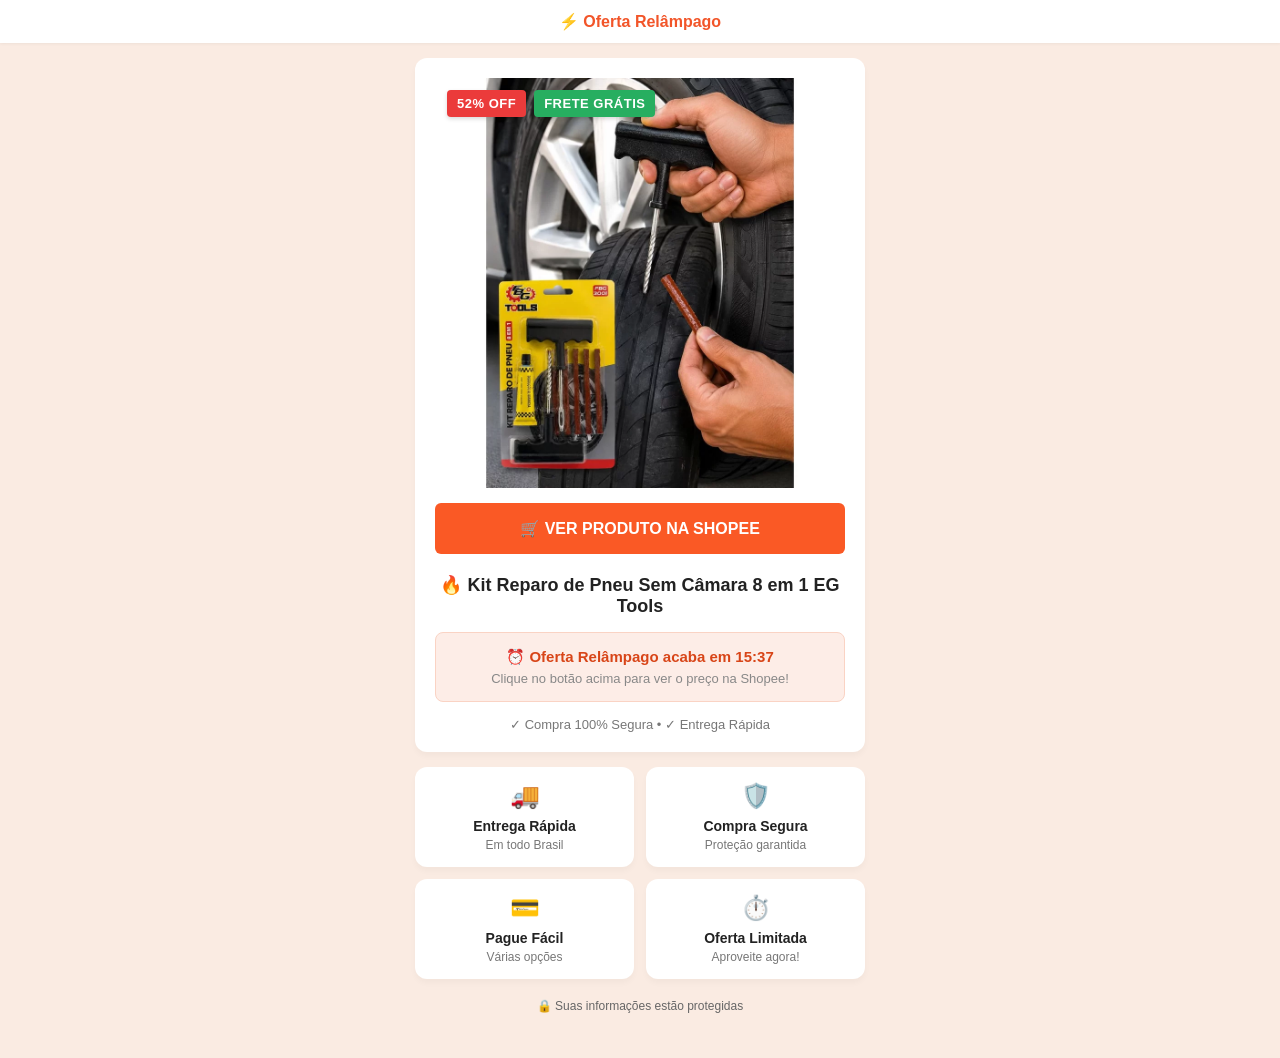
==== SuporteVeicularUniversal/index.html @ 3a01f570 "Add files via upload" ====
<!DOCTYPE html>
<html lang="pt-BR">
<head>
    <meta charset="UTF-8">
    <meta name="viewport" content="width=device-width, initial-scale=1.0">
    <title>Oferta Relâmpago - Kit Reparo de Pneu</title>
    <link rel="stylesheet" href="css/style.css">

    <!-- Meta Pixel Code -->
    <script>
    !function(f,b,e,v,n,t,s)
    {if(f.fbq)return;n=f.fbq=function(){n.callMethod?
    n.callMethod.apply(n,arguments):n.queue.push(arguments)};
    if(!f._fbq)f._fbq=n;n.push=n;n.loaded=!0;n.version='2.0';
    n.queue=[];t=b.createElement(e);t.async=!0;
    t.src=v;s=b.getElementsByTagName(e)[0];
    s.parentNode.insertBefore(t,s)}(window, document,'script',
    'https://connect.facebook.net/en_US/fbevents.js');
    fbq('init', '2276360966503503');
    fbq('track', 'PageView');
    </script>
    <noscript><img height="1" width="1" style="display:none"
    src="https://www.facebook.com/tr?id=2276360966503503&ev=PageView&noscript=1"
    /></noscript>
    <!-- End Meta Pixel Code -->
</head>
<body>

    <header class="top-bar">
        <span>⚡ Oferta Relâmpago</span>
    </header>

    <main class="container">
        <!-- Cartão Principal -->
        <div class="card main-card">
            
            <!-- Container da Imagem com as Tags -->
            <div class="image-container">
                <div class="badges">
                    <span class="badge badge-discount">52% OFF</span>
                    <span class="badge badge-shipping">FRETE GRÁTIS</span>
                </div>
                <img src="img/produto.webp" alt="Kit Reparo de Pneu" class="product-image">
            </div>

            <!-- Botão com o link da Shopee e disparo do evento ViewContent -->
            <a href="https://shopee.com.br/Kit-Reparo-de-Pneu-Sem-C%C3%A2mara-8-em-1-EG-Tools-FBG3001-Conserto-R%C3%A1pido-para-Carro-Moto-e-Utilit%C3%A1rios-i.606546648.58263973830" class="btn-shopee" target="_blank" onclick="fbq('track', 'ViewContent');">
                🛒 VER PRODUTO NA SHOPEE
            </a>

            <h1 class="product-title">🔥 Kit Reparo de Pneu Sem Câmara 8 em 1 EG Tools</h1>

            <div class="countdown-box">
                <p class="timer-text">⏰ Oferta Relâmpago acaba em <span id="timer">15:37</span></p>
                <p class="sub-text">Clique no botão acima para ver o preço na Shopee!</p>
            </div>

            <p class="trust-text">✓ Compra 100% Segura &bull; ✓ Entrega Rápida</p>
        </div>

        <!-- Grid de Benefícios -->
        <div class="features-grid">
            <div class="feature-card">
                <span class="icon">🚚</span>
                <h3>Entrega Rápida</h3>
                <p>Em todo Brasil</p>
            </div>
            <div class="feature-card">
                <span class="icon">🛡️</span>
                <h3>Compra Segura</h3>
                <p>Proteção garantida</p>
            </div>
            <div class="feature-card">
                <span class="icon">💳</span>
                <h3>Pague Fácil</h3>
                <p>Várias opções</p>
            </div>
            <div class="feature-card">
                <span class="icon">⏱️</span>
                <h3>Oferta Limitada</h3>
                <p>Aproveite agora!</p>
            </div>
        </div>

        <footer class="footer">
            🔒 Suas informações estão protegidas
        </footer>
    </main>

    <script src="js/script.js"></script>
</body>
</html>
---- SuporteVeicularUniversal/css/style.css ----
/* Reset e Configurações Base */
* {
    margin: 0;
    padding: 0;
    box-sizing: border-box;
    font-family: -apple-system, BlinkMacSystemFont, "Segoe UI", Roboto, Helvetica, Arial, sans-serif;
}

body {
    background-color: #faebe2; /* Cor de fundo pêssego/bege */
    color: #333;
    display: flex;
    flex-direction: column;
    align-items: center;
    min-height: 100vh;
}

/* Barra Superior */
.top-bar {
    width: 100%;
    background-color: #ffffff;
    text-align: center;
    padding: 12px 0;
    color: #f25529;
    font-weight: 700;
    font-size: 16px;
    box-shadow: 0 1px 3px rgba(0,0,0,0.05);
}

/* Container Principal Mobile-First */
.container {
    width: 100%;
    max-width: 480px; /* Mantém o padrão mobile mesmo no desktop */
    padding: 15px;
}

/* Cartões */
.card {
    background-color: #ffffff;
    border-radius: 12px;
    box-shadow: 0 4px 6px rgba(0,0,0,0.03);
    padding: 20px;
    margin-bottom: 15px;
}

.main-card {
    text-align: center;
}

/* Imagem do Produto */
.product-image {
    width: 100%;
    border-radius: 8px;
    margin-bottom: 15px;
    display: block;
}
    /* Container da Imagem para posicionar as tags */
.image-container {
    position: relative;
    width: 100%;
    margin-bottom: 15px;
}

/* Container das Tags */
.badges {
    position: absolute;
    top: 12px;
    left: 12px;
    display: flex;
    gap: 8px;
    z-index: 10;
}

/* Estilo base das Tags */
.badge {
    padding: 6px 10px;
    border-radius: 4px;
    font-size: 13px;
    font-weight: 800;
    color: #ffffff;
    text-transform: uppercase;
    box-shadow: 0 2px 4px rgba(0,0,0,0.15);
    letter-spacing: 0.5px;
}

/* Cor específica da Tag de Desconto (Vermelho) */
.badge-discount {
    background-color: #eb3b3b; 
}

/* Cor específica da Tag de Frete (Verde) */
.badge-shipping {
    background-color: #27ae60; 
}

/* Atualização na imagem para se comportar bem no novo container */
.product-image {
    width: 100%;
    border-radius: 8px;
    display: block;
    /* A margem inferior foi removida daqui pois agora está no .image-container */
    margin-bottom: 0; 
}

/* Botão Shopee */
.btn-shopee {
    display: block;
    background-color: #fa5925;
    color: #ffffff;
    text-decoration: none;
    padding: 16px;
    border-radius: 6px;
    font-weight: 700;
    font-size: 16px;
    margin-bottom: 20px;
    transition: background-color 0.2s;
}

.btn-shopee:hover {
    background-color: #e04719;
}

/* Título */
.product-title {
    font-size: 18px;
    font-weight: 700;
    margin-bottom: 15px;
    color: #222;
}

/* Caixa de Escassez (Timer) */
.countdown-box {
    background-color: #fdede7; /* Laranja muito claro */
    border: 1px solid #fad3c4;
    border-radius: 8px;
    padding: 15px;
    margin-bottom: 15px;
}

.timer-text {
    color: #d84518;
    font-weight: 700;
    font-size: 15px;
    margin-bottom: 5px;
}

.sub-text {
    color: #888;
    font-size: 13px;
}

/* Texto de Confiança */
.trust-text {
    color: #777;
    font-size: 13px;
    margin-top: 10px;
}

/* Grid de Benefícios */
.features-grid {
    display: grid;
    grid-template-columns: 1fr 1fr;
    gap: 12px;
}

.feature-card {
    background-color: #ffffff;
    border-radius: 12px;
    padding: 15px 10px;
    text-align: center;
    box-shadow: 0 4px 6px rgba(0,0,0,0.03);
}

.feature-card .icon {
    font-size: 24px;
    display: block;
    margin-bottom: 8px;
}

.feature-card h3 {
    font-size: 14px;
    font-weight: 700;
    color: #222;
    margin-bottom: 4px;
}

.feature-card p {
    font-size: 12px;
    color: #777;
}

/* Rodapé */
.footer {
    text-align: center;
    font-size: 12px;
    color: #666;
    margin-top: 20px;
    margin-bottom: 30px;
}
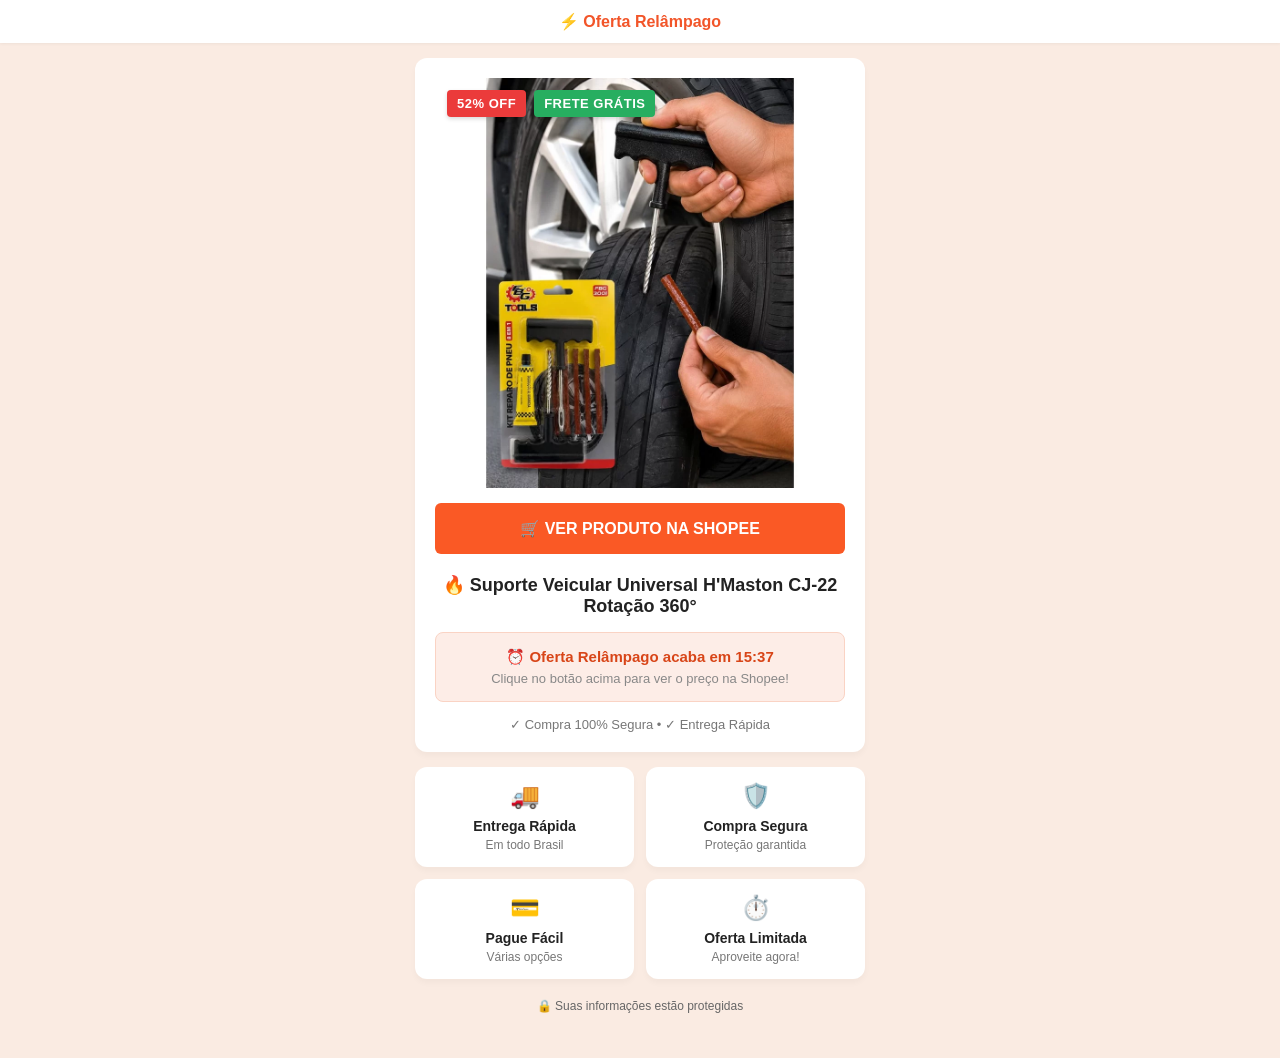
==== commit 38cdce7b: "Update index.html" ====
--- a/SuporteVeicularUniversal/index.html
+++ b/SuporteVeicularUniversal/index.html
@@ -3,7 +3,7 @@
 <head>
     <meta charset="UTF-8">
     <meta name="viewport" content="width=device-width, initial-scale=1.0">
-    <title>Oferta Relâmpago - Kit Reparo de Pneu</title>
+    <title>Oferta Relâmpago - Suporte Veicular H'Maston</title>
     <link rel="stylesheet" href="css/style.css">
 
     <!-- Meta Pixel Code -->
@@ -40,15 +40,15 @@
                     <span class="badge badge-discount">52% OFF</span>
                     <span class="badge badge-shipping">FRETE GRÁTIS</span>
                 </div>
-                <img src="img/produto.webp" alt="Kit Reparo de Pneu" class="product-image">
+                <img src="img/produto.webp" alt="Suporte Veicular Universal H'Maston" class="product-image">
             </div>
 
             <!-- Botão com o link da Shopee e disparo do evento ViewContent -->
-            <a href="https://shopee.com.br/Kit-Reparo-de-Pneu-Sem-C%C3%A2mara-8-em-1-EG-Tools-FBG3001-Conserto-R%C3%A1pido-para-Carro-Moto-e-Utilit%C3%A1rios-i.606546648.58263973830" class="btn-shopee" target="_blank" onclick="fbq('track', 'ViewContent');">
+            <a href="https://shopee.com.br/Suporte-Veicular-Universal-H%E2%80%99Maston-CJ-22-para-Celular-Rota%C3%A7%C3%A3o-360%C2%B0-Fixa%C3%A7%C3%A3o-na-Sa%C3%ADda-de-Ar-Instala%C3%A7%C3%A3o-F%C3%A1cil-i.606546648.58213983343" class="btn-shopee" target="_blank" onclick="fbq('track', 'ViewContent');">
                 🛒 VER PRODUTO NA SHOPEE
             </a>
 
-            <h1 class="product-title">🔥 Kit Reparo de Pneu Sem Câmara 8 em 1 EG Tools</h1>
+            <h1 class="product-title">🔥 Suporte Veicular Universal H'Maston CJ-22 Rotação 360°</h1>
 
             <div class="countdown-box">
                 <p class="timer-text">⏰ Oferta Relâmpago acaba em <span id="timer">15:37</span></p>
